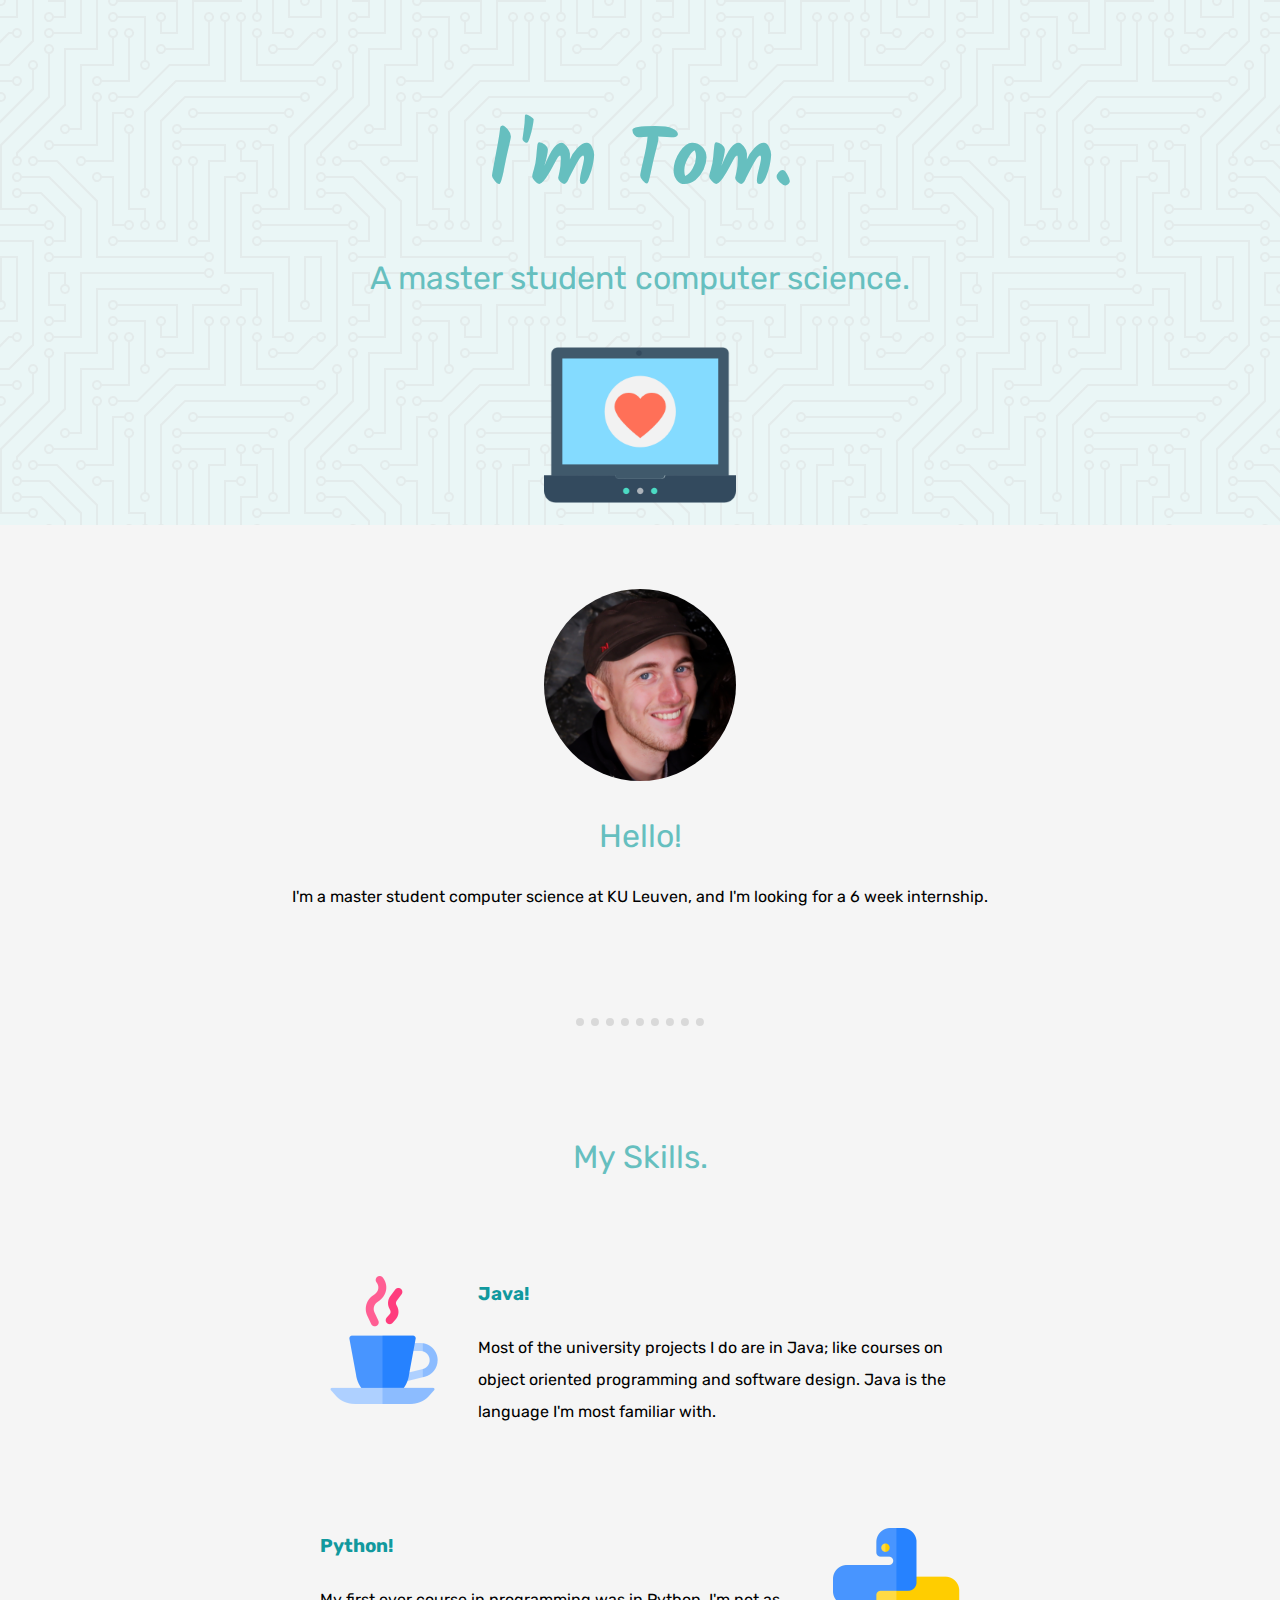
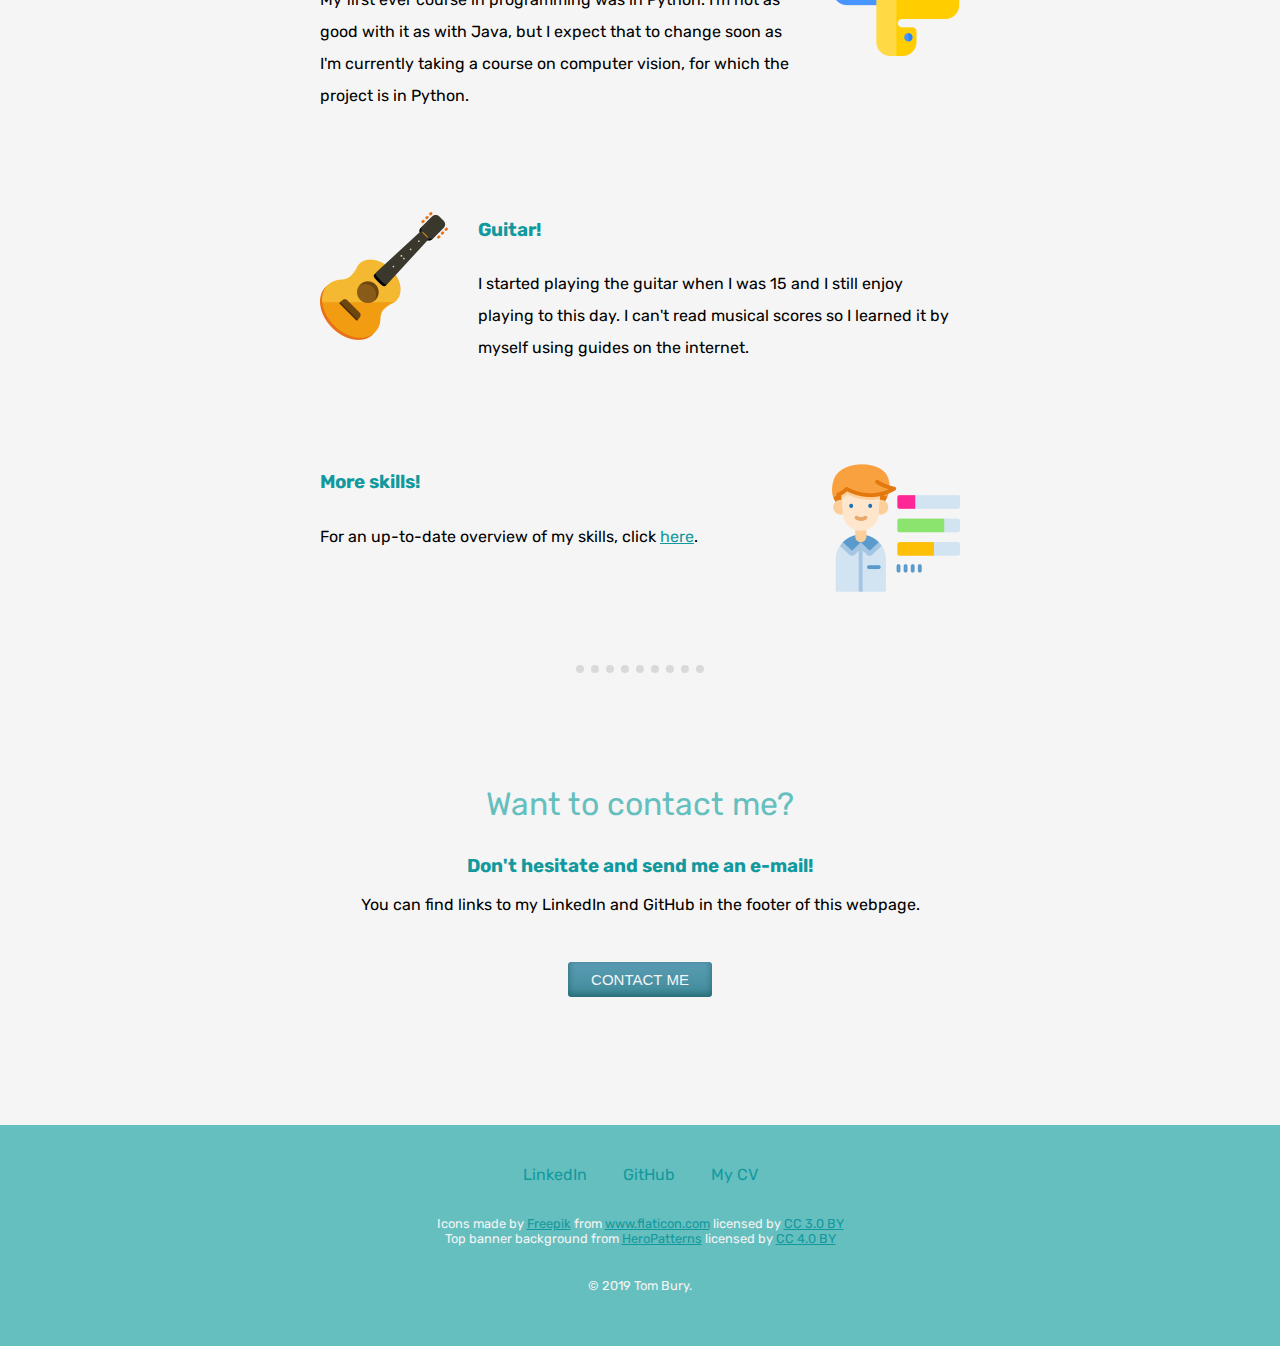
==== docs/index.html @ beca585b "file tree" ====
<!DOCTYPE html>
<html lang="en" dir="ltr">

<head>
    <meta charset="utf-8">
    <title>Tom Bury</title>
    <link rel="stylesheet" href="css/styles.css">
    <link rel="icon" href="rsc/favicon.ico">
    <link href="https://fonts.googleapis.com/css?family=Kalam|Nunito|Rubik" rel="stylesheet">
</head>

<body>

    <div class="intro">
        <h1 class="title">I'm Tom.</h1>
        <h2 class="title">A master student computer science.</h2>
        <img class="banner-img" src="rsc/laptop.png" alt="">
    </div>

    <div class="profile">
        <img class="profile_pic" src="rsc/profile_pic.png" alt="Profile Picture">
        <h2>Hello!</h2>
        <p>I'm a master student computer science at KU Leuven, and I'm looking for a 6 week internship.
         </p>
    </div>

    <hr>

    <div class="skills">
        <h2>My Skills.</h2>

        <div class="skill_row">
            <img class="skills_pic_left" src="rsc/java.png" alt="">
            <h3>Java!</h3>
            <p>Most of the university projects I do are in Java; like courses on object oriented programming and software design.
                Java is the language I'm most familiar with.</p>
        </div>

        <div class="skill_row">
            <img class="skills_pic_right" src="rsc/python.png" alt="">
            <h3>Python!</h3>
            <p>My first ever course in programming was in Python. I'm not as good with it as with Java, but
                I expect that to change soon as I'm currently taking a course on computer vision, for which
                the project is in Python.</p>
        </div>

        <div class="skill_row">
            <img class="skills_pic_left" src="rsc/acoustic-guitar.png" alt="">
            <h3>Guitar!</h3>
            <p>I started playing the guitar when I was 15 and I still enjoy playing to this day. I can't read
                musical scores so I learned it by myself using guides on the internet.<p>
        </div>

        <div class="skill_row">
            <img class="skills_pic_right" src="rsc/skills.png" alt="">
            <h3>More skills!</h3>
            <p>For an up-to-date overview of my skills, click <a href="skills.html">here</a>.</p>
        </div>

    </div>

    <hr>

    <div class="contacts">
        <h2>Want to contact me?</h2>
        <h3>Don't hesitate and send me an e-mail!</h3>
        <p>You can find links to my LinkedIn and GitHub in the footer of this webpage.</p>
        <a class="button" href="mailto:tom.bury@hotmail.com">CONTACT ME</a>
    </div>


    <div class="footer">
        <a class="footer-link" href="https://www.linkedin.com/in/burytom/">LinkedIn</a>
        <a class="footer-link" href="https://github.com/Tom-Bury">GitHub</a>
        <a class="footer-link" href="rsc/CV_Tom_Bury.pdf">My CV</a>

        <div class="copyright">
            Icons made by <a href="https://www.freepik.com/" title="Freepik">Freepik</a> from
            <a href="https://www.flaticon.com/" title="Flaticon">www.flaticon.com</a> licensed by
            <a href="http://creativecommons.org/licenses/by/3.0/" title="Creative Commons BY 3.0" target="_blank">CC 3.0 BY</a>
            <br>
            Top banner background from <a href="https://www.heropatterns.com/">HeroPatterns</a> licensed by
            <a href="https://creativecommons.org/licenses/by/4.0/" title="Creative Commons BY 4.0" target="_blank">CC 4.0 BY</a>
        </div>

        <p class="copyright">© 2019 Tom Bury.</p>
    </div>



</body>

</html>
---- docs/css/styles.css ----
/*
    CSS STYLES

    Used Google Fonts:
    <link href="https://fonts.googleapis.com/css?family=Kalam|Rubik" rel="stylesheet">
    font-family: 'Kalam', cursive;
    font-family: 'Rubik', sans-serif;
    font-family: 'Rubik', sans-serif;


*/
body {
    margin: 0;
    background-color: #f5f5f5;
    text-align: center;
    font-family: 'Rubik', sans-serif;
}

h1 {
    font-size: 5rem;
    margin: 0 auto 0 auto;
    font-family: 'Kalam', cursive;
    color: #66BFBF;
}

h2 {
    font-size: 2rem;
    margin: 2rem auto;
    color: #66BFBF;
    font-weight: normal;
}

h3 {
    color: #11999E;
}

a {
    color: #11999E;
}

hr {
    width: 10%;
    border-style: dotted none none none;
    border-width: 0.5rem;
    border-color: #d9d9d9;
    margin: 7rem auto;
}

.intro {
    margin: 0;
    padding-top: 100px;
    position: relative;
    /*background-color: #EAF6F6;*/
    background-color: #eaf6f6;
    background-image: url("data:image/svg+xml,%3Csvg xmlns='http://www.w3.org/2000/svg' viewBox='0 0 304 304' width='304' height='304'%3E%3Cpath fill='%23d9d9d9' fill-opacity='0.4' d='M44.1 224a5 5 0 1 1 0 2H0v-2h44.1zm160 48a5 5 0 1 1 0 2H82v-2h122.1zm57.8-46a5 5 0 1 1 0-2H304v2h-42.1zm0 16a5 5 0 1 1 0-2H304v2h-42.1zm6.2-114a5 5 0 1 1 0 2h-86.2a5 5 0 1 1 0-2h86.2zm-256-48a5 5 0 1 1 0 2H0v-2h12.1zm185.8 34a5 5 0 1 1 0-2h86.2a5 5 0 1 1 0 2h-86.2zM258 12.1a5 5 0 1 1-2 0V0h2v12.1zm-64 208a5 5 0 1 1-2 0v-54.2a5 5 0 1 1 2 0v54.2zm48-198.2V80h62v2h-64V21.9a5 5 0 1 1 2 0zm16 16V64h46v2h-48V37.9a5 5 0 1 1 2 0zm-128 96V208h16v12.1a5 5 0 1 1-2 0V210h-16v-76.1a5 5 0 1 1 2 0zm-5.9-21.9a5 5 0 1 1 0 2H114v48H85.9a5 5 0 1 1 0-2H112v-48h12.1zm-6.2 130a5 5 0 1 1 0-2H176v-74.1a5 5 0 1 1 2 0V242h-60.1zm-16-64a5 5 0 1 1 0-2H114v48h10.1a5 5 0 1 1 0 2H112v-48h-10.1zM66 284.1a5 5 0 1 1-2 0V274H50v30h-2v-32h18v12.1zM236.1 176a5 5 0 1 1 0 2H226v94h48v32h-2v-30h-48v-98h12.1zm25.8-30a5 5 0 1 1 0-2H274v44.1a5 5 0 1 1-2 0V146h-10.1zm-64 96a5 5 0 1 1 0-2H208v-80h16v-14h-42.1a5 5 0 1 1 0-2H226v18h-16v80h-12.1zm86.2-210a5 5 0 1 1 0 2H272V0h2v32h10.1zM98 101.9V146H53.9a5 5 0 1 1 0-2H96v-42.1a5 5 0 1 1 2 0zM53.9 34a5 5 0 1 1 0-2H80V0h2v34H53.9zm60.1 3.9V66H82v64H69.9a5 5 0 1 1 0-2H80V64h32V37.9a5 5 0 1 1 2 0zM101.9 82a5 5 0 1 1 0-2H128V37.9a5 5 0 1 1 2 0V82h-28.1zm16-64a5 5 0 1 1 0-2H146v44.1a5 5 0 1 1-2 0V18h-26.1zm102.2 270a5 5 0 1 1 0 2H98v14h-2v-16h124.1zM242 149.9V160h16v34h-16v62h48v48h-2v-46h-48v-66h16v-30h-16v-12.1a5 5 0 1 1 2 0zM53.9 18a5 5 0 1 1 0-2H64V2H48V0h18v18H53.9zm112 32a5 5 0 1 1 0-2H192V0h50v2h-48v48h-28.1zm-48-48a5 5 0 0 1-9.8-2h2.07a3 3 0 1 0 5.66 0H178v34h-18V21.9a5 5 0 1 1 2 0V32h14V2h-58.1zm0 96a5 5 0 1 1 0-2H137l32-32h39V21.9a5 5 0 1 1 2 0V66h-40.17l-32 32H117.9zm28.1 90.1a5 5 0 1 1-2 0v-76.51L175.59 80H224V21.9a5 5 0 1 1 2 0V82h-49.59L146 112.41v75.69zm16 32a5 5 0 1 1-2 0v-99.51L184.59 96H300.1a5 5 0 0 1 3.9-3.9v2.07a3 3 0 0 0 0 5.66v2.07a5 5 0 0 1-3.9-3.9H185.41L162 121.41v98.69zm-144-64a5 5 0 1 1-2 0v-3.51l48-48V48h32V0h2v50H66v55.41l-48 48v2.69zM50 53.9v43.51l-48 48V208h26.1a5 5 0 1 1 0 2H0v-65.41l48-48V53.9a5 5 0 1 1 2 0zm-16 16V89.41l-34 34v-2.82l32-32V69.9a5 5 0 1 1 2 0zM12.1 32a5 5 0 1 1 0 2H9.41L0 43.41V40.6L8.59 32h3.51zm265.8 18a5 5 0 1 1 0-2h18.69l7.41-7.41v2.82L297.41 50H277.9zm-16 160a5 5 0 1 1 0-2H288v-71.41l16-16v2.82l-14 14V210h-28.1zm-208 32a5 5 0 1 1 0-2H64v-22.59L40.59 194H21.9a5 5 0 1 1 0-2H41.41L66 216.59V242H53.9zm150.2 14a5 5 0 1 1 0 2H96v-56.6L56.6 162H37.9a5 5 0 1 1 0-2h19.5L98 200.6V256h106.1zm-150.2 2a5 5 0 1 1 0-2H80v-46.59L48.59 178H21.9a5 5 0 1 1 0-2H49.41L82 208.59V258H53.9zM34 39.8v1.61L9.41 66H0v-2h8.59L32 40.59V0h2v39.8zM2 300.1a5 5 0 0 1 3.9 3.9H3.83A3 3 0 0 0 0 302.17V256h18v48h-2v-46H2v42.1zM34 241v63h-2v-62H0v-2h34v1zM17 18H0v-2h16V0h2v18h-1zm273-2h14v2h-16V0h2v16zm-32 273v15h-2v-14h-14v14h-2v-16h18v1zM0 92.1A5.02 5.02 0 0 1 6 97a5 5 0 0 1-6 4.9v-2.07a3 3 0 1 0 0-5.66V92.1zM80 272h2v32h-2v-32zm37.9 32h-2.07a3 3 0 0 0-5.66 0h-2.07a5 5 0 0 1 9.8 0zM5.9 0A5.02 5.02 0 0 1 0 5.9V3.83A3 3 0 0 0 3.83 0H5.9zm294.2 0h2.07A3 3 0 0 0 304 3.83V5.9a5 5 0 0 1-3.9-5.9zm3.9 300.1v2.07a3 3 0 0 0-1.83 1.83h-2.07a5 5 0 0 1 3.9-3.9zM97 100a3 3 0 1 0 0-6 3 3 0 0 0 0 6zm0-16a3 3 0 1 0 0-6 3 3 0 0 0 0 6zm16 16a3 3 0 1 0 0-6 3 3 0 0 0 0 6zm16 16a3 3 0 1 0 0-6 3 3 0 0 0 0 6zm0 16a3 3 0 1 0 0-6 3 3 0 0 0 0 6zm-48 32a3 3 0 1 0 0-6 3 3 0 0 0 0 6zm16 16a3 3 0 1 0 0-6 3 3 0 0 0 0 6zm32 48a3 3 0 1 0 0-6 3 3 0 0 0 0 6zm-16 16a3 3 0 1 0 0-6 3 3 0 0 0 0 6zm32-16a3 3 0 1 0 0-6 3 3 0 0 0 0 6zm0-32a3 3 0 1 0 0-6 3 3 0 0 0 0 6zm16 32a3 3 0 1 0 0-6 3 3 0 0 0 0 6zm32 16a3 3 0 1 0 0-6 3 3 0 0 0 0 6zm0-16a3 3 0 1 0 0-6 3 3 0 0 0 0 6zm-16-64a3 3 0 1 0 0-6 3 3 0 0 0 0 6zm16 0a3 3 0 1 0 0-6 3 3 0 0 0 0 6zm16 96a3 3 0 1 0 0-6 3 3 0 0 0 0 6zm0 16a3 3 0 1 0 0-6 3 3 0 0 0 0 6zm16 16a3 3 0 1 0 0-6 3 3 0 0 0 0 6zm16-144a3 3 0 1 0 0-6 3 3 0 0 0 0 6zm0 32a3 3 0 1 0 0-6 3 3 0 0 0 0 6zm16-32a3 3 0 1 0 0-6 3 3 0 0 0 0 6zm16-16a3 3 0 1 0 0-6 3 3 0 0 0 0 6zm-96 0a3 3 0 1 0 0-6 3 3 0 0 0 0 6zm0 16a3 3 0 1 0 0-6 3 3 0 0 0 0 6zm16-32a3 3 0 1 0 0-6 3 3 0 0 0 0 6zm96 0a3 3 0 1 0 0-6 3 3 0 0 0 0 6zm-16-64a3 3 0 1 0 0-6 3 3 0 0 0 0 6zm16-16a3 3 0 1 0 0-6 3 3 0 0 0 0 6zm-32 0a3 3 0 1 0 0-6 3 3 0 0 0 0 6zm0-16a3 3 0 1 0 0-6 3 3 0 0 0 0 6zm-16 0a3 3 0 1 0 0-6 3 3 0 0 0 0 6zm-16 0a3 3 0 1 0 0-6 3 3 0 0 0 0 6zm-16 0a3 3 0 1 0 0-6 3 3 0 0 0 0 6zM49 36a3 3 0 1 0 0-6 3 3 0 0 0 0 6zm-32 0a3 3 0 1 0 0-6 3 3 0 0 0 0 6zm32 16a3 3 0 1 0 0-6 3 3 0 0 0 0 6zM33 68a3 3 0 1 0 0-6 3 3 0 0 0 0 6zm16-48a3 3 0 1 0 0-6 3 3 0 0 0 0 6zm0 240a3 3 0 1 0 0-6 3 3 0 0 0 0 6zm16 32a3 3 0 1 0 0-6 3 3 0 0 0 0 6zm-16-64a3 3 0 1 0 0-6 3 3 0 0 0 0 6zm0 16a3 3 0 1 0 0-6 3 3 0 0 0 0 6zm-16-32a3 3 0 1 0 0-6 3 3 0 0 0 0 6zm80-176a3 3 0 1 0 0-6 3 3 0 0 0 0 6zm16 0a3 3 0 1 0 0-6 3 3 0 0 0 0 6zm-16-16a3 3 0 1 0 0-6 3 3 0 0 0 0 6zm32 48a3 3 0 1 0 0-6 3 3 0 0 0 0 6zm16-16a3 3 0 1 0 0-6 3 3 0 0 0 0 6zm0-32a3 3 0 1 0 0-6 3 3 0 0 0 0 6zm112 176a3 3 0 1 0 0-6 3 3 0 0 0 0 6zm-16 16a3 3 0 1 0 0-6 3 3 0 0 0 0 6zm0 16a3 3 0 1 0 0-6 3 3 0 0 0 0 6zm0 16a3 3 0 1 0 0-6 3 3 0 0 0 0 6zM17 180a3 3 0 1 0 0-6 3 3 0 0 0 0 6zm0 16a3 3 0 1 0 0-6 3 3 0 0 0 0 6zm0-32a3 3 0 1 0 0-6 3 3 0 0 0 0 6zm16 0a3 3 0 1 0 0-6 3 3 0 0 0 0 6zM17 84a3 3 0 1 0 0-6 3 3 0 0 0 0 6zm32 64a3 3 0 1 0 0-6 3 3 0 0 0 0 6zm16-16a3 3 0 1 0 0-6 3 3 0 0 0 0 6z'%3E%3C/path%3E%3C/svg%3E");
}

.banner-img {
    width: 15%;
    height: auto;
}

.profile_pic {
    border-radius: 50%;
    width: 15%;
    height: auto;
    margin: 4rem 0 0 0;
}

.skills_pic_left {
    width: 20%;
    height: auto;
    float: left;
    margin-right: 30px;
    margin-bottom: 10px;
}

.skills_pic_right {
    width: 20%;
    height: auto;
    float: right;
    margin-left: 30px;
    margin-bottom: 10px;
}

.skill_row {
    width: 50%;
    margin: 100px auto;
    text-align: left;
    line-height: 2;
}

.skill_pic_small {
    width: 10%;
    height: auto;
    float: left;
    margin-right: 30px;
    margin-bottom: 10px;
}

/*Used a css button generator site*/
.button {
    -moz-box-shadow: inset 0 -3px 7px 0 #276873;
    -webkit-box-shadow: inset 0 -3px 7px 0 #276873;
    box-shadow: inset 0 -3px 7px 0 #276873;
    background: -webkit-gradient(linear, left top, left bottom, color-stop(0.05, #599bb3), color-stop(1, #408c99));
    background: -moz-linear-gradient(top, #599bb3 5%, #408c99 100%);
    background: -webkit-linear-gradient(top, #599bb3 5%, #408c99 100%);
    background: -o-linear-gradient(top, #599bb3 5%, #408c99 100%);
    background: -ms-linear-gradient(top, #599bb3 5%, #408c99 100%);
    background: linear-gradient(to bottom, #599bb3 5%, #408c99 100%);
    filter: progid:DXImageTransform.Microsoft.gradient(startColorstr='#599bb3', endColorstr='#408c99', GradientType=0);
    background-color: #599bb3;
    -moz-border-radius: 3px;
    -webkit-border-radius: 3px;
    border-radius: 3px;
    border: 0;
    display: inline-block;
    cursor: pointer;
    color: #f5f5f5;
    font-family: Arial;
    font-size: 15px;
    padding: 9px 23px;
    text-decoration: none;
    margin: 2rem 0 0 0;
}

.button:hover {
    background: -webkit-gradient(linear, left top, left bottom, color-stop(0.05, #408c99), color-stop(1, #599bb3));
    background: -moz-linear-gradient(top, #408c99 5%, #599bb3 100%);
    background: -webkit-linear-gradient(top, #408c99 5%, #599bb3 100%);
    background: -o-linear-gradient(top, #408c99 5%, #599bb3 100%);
    background: -ms-linear-gradient(top, #408c99 5%, #599bb3 100%);
    background: linear-gradient(to bottom, #408c99 5%, #599bb3 100%);
    filter: progid:DXImageTransform.Microsoft.gradient(startColorstr='#408c99', endColorstr='#599bb3', GradientType=0);
    background-color: #408c99;
}

.button:active {
    position: relative;
    top: 1px;
}

.footer {
    padding: 2.5rem 0;
    margin-top: 8rem;
    background-color: #66BFBF;
}

.footer-link {
    color: #11999E;
    text-decoration: none;
    margin: auto 1rem;
}

.footer-link:hover {
    color: #f5f5f5;
    text-decoration: none;
}

.copyright {
    color: #f5f5f5;
    font-size: 0.8rem;
    margin-top: 2rem;
}
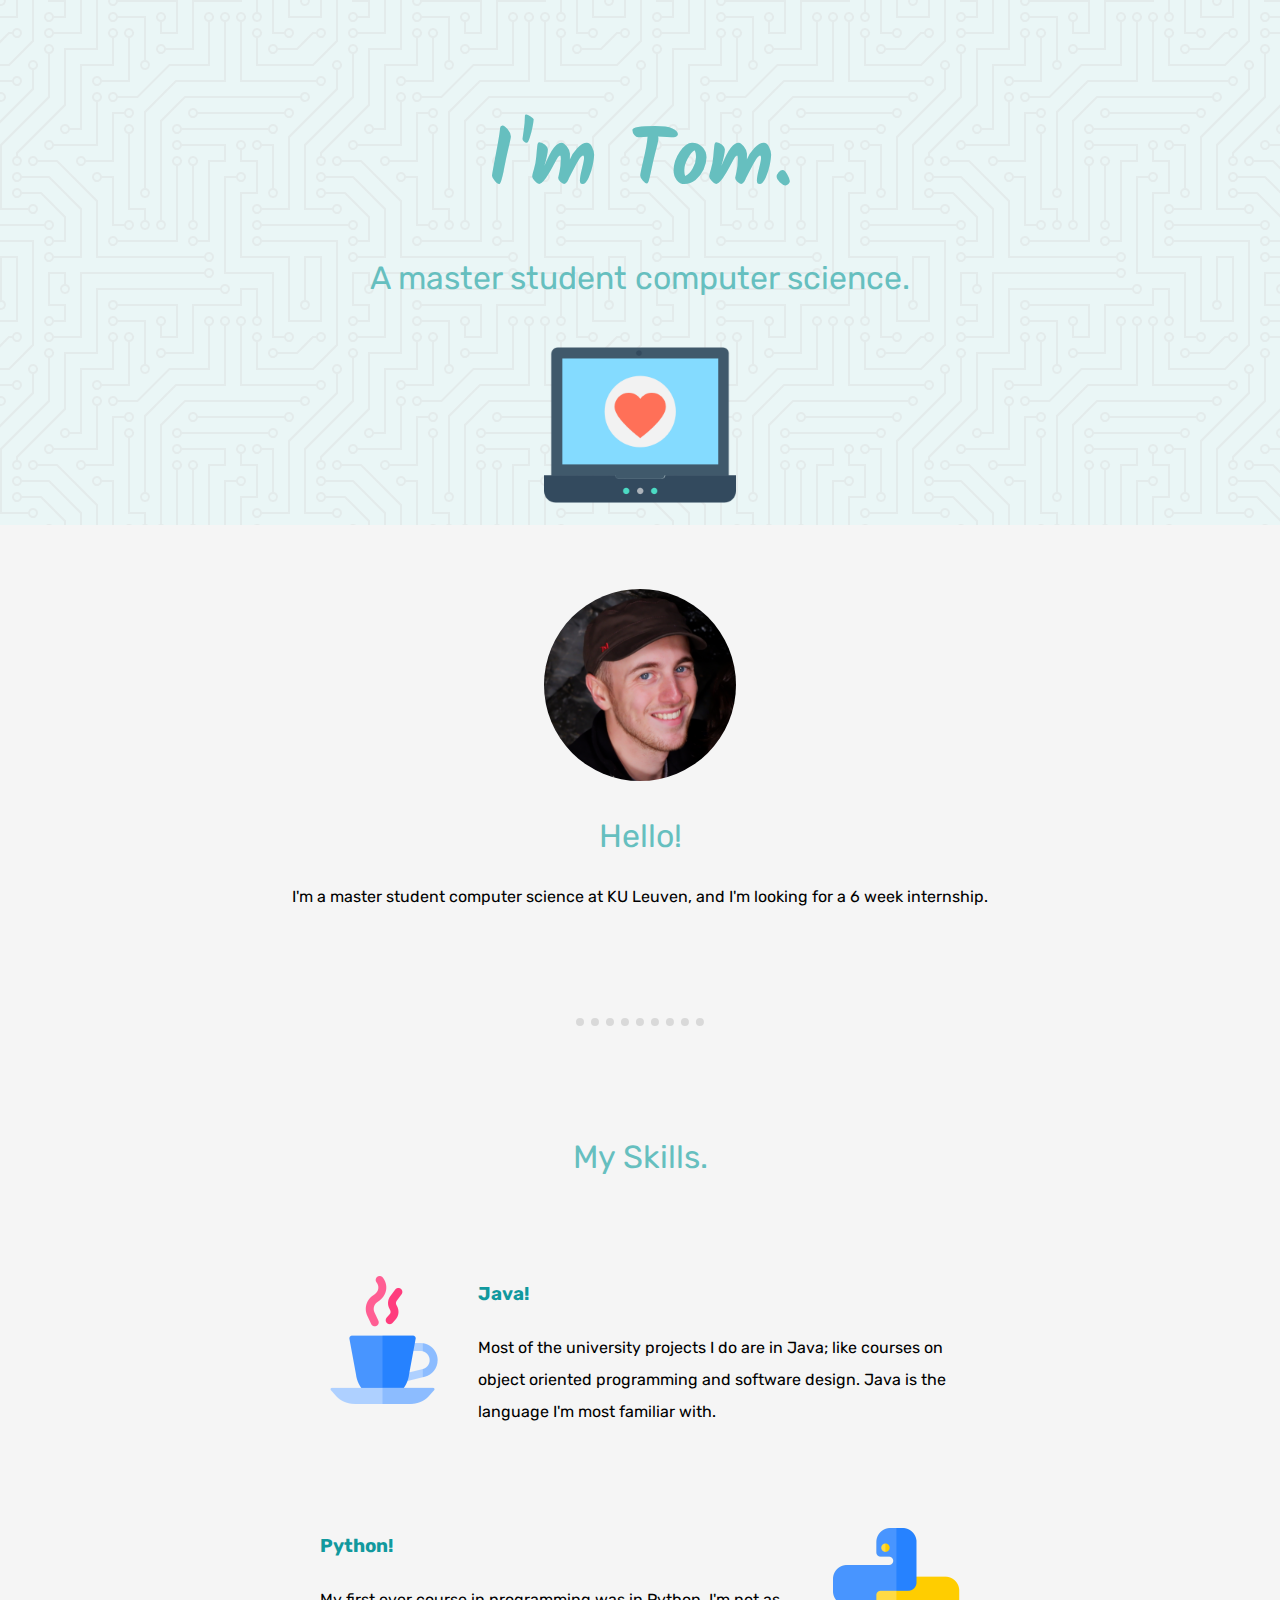
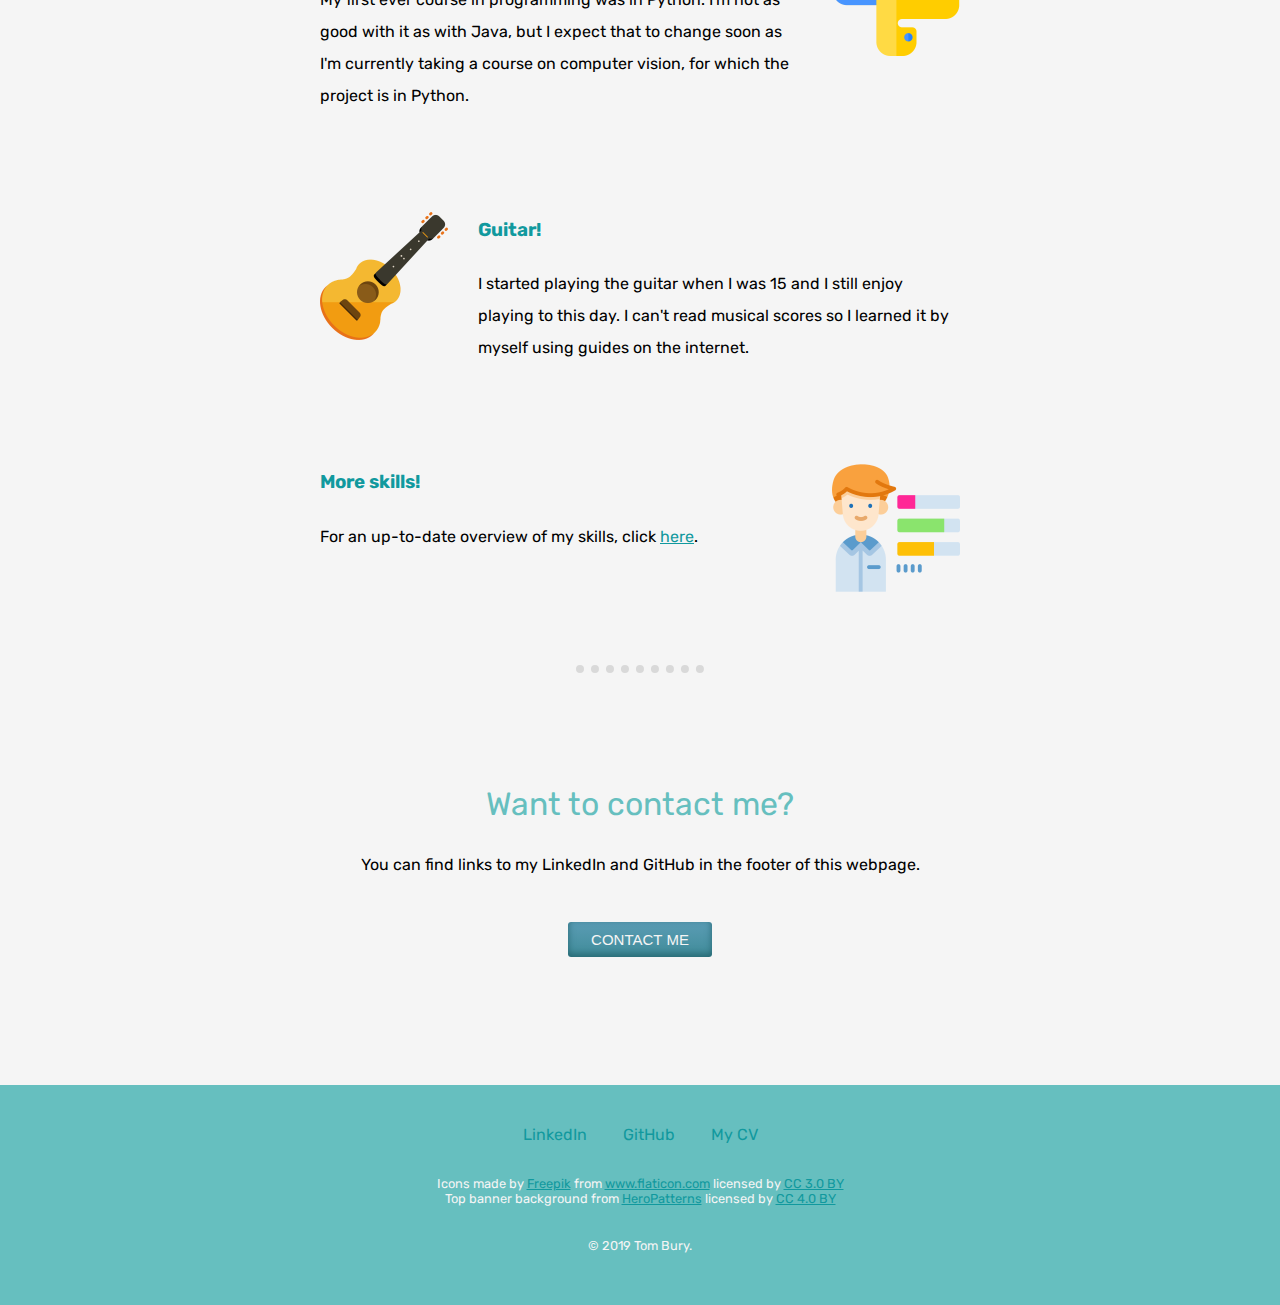
==== commit 22edc9bb: "updated skills" ====
--- a/docs/index.html
+++ b/docs/index.html
@@ -63,7 +63,6 @@
 
     <div class="contacts">
         <h2>Want to contact me?</h2>
-        <h3>Don't hesitate and send me an e-mail!</h3>
         <p>You can find links to my LinkedIn and GitHub in the footer of this webpage.</p>
         <a class="button" href="mailto:tom.bury@hotmail.com">CONTACT ME</a>
     </div>
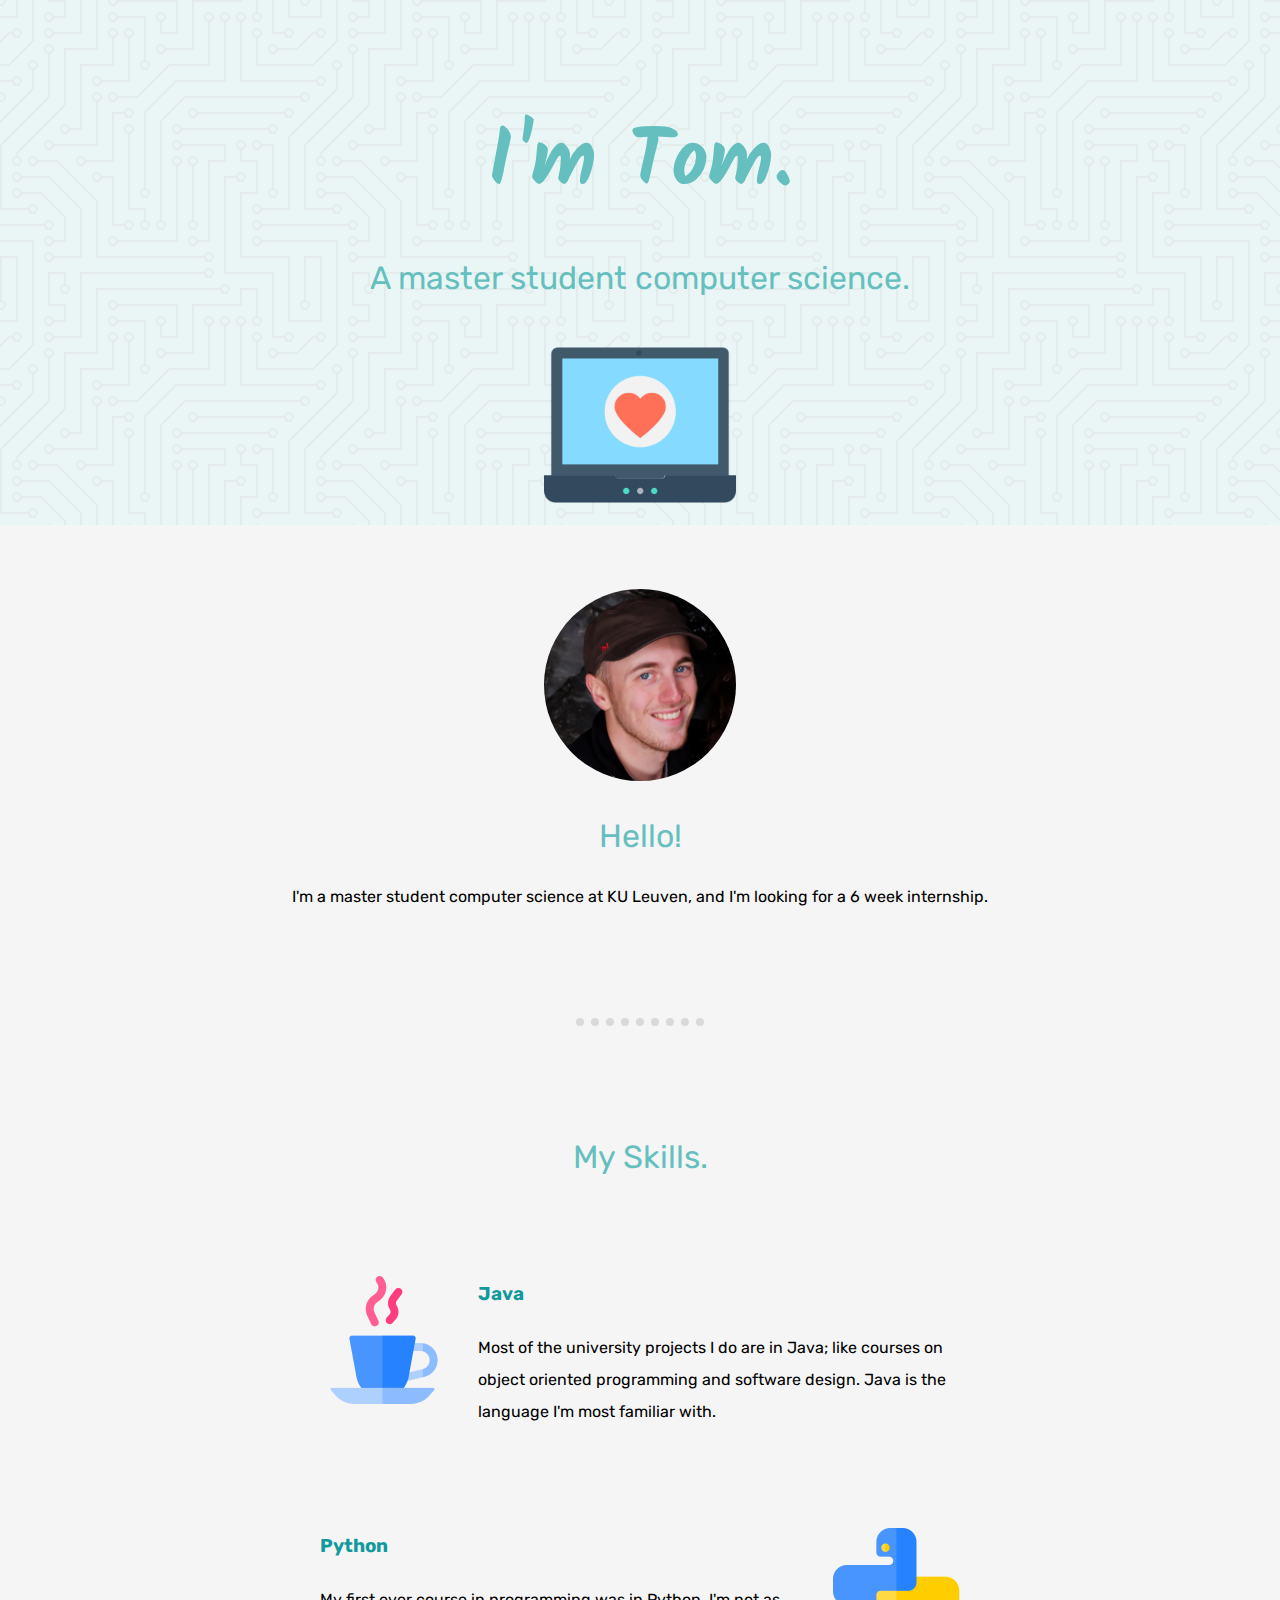
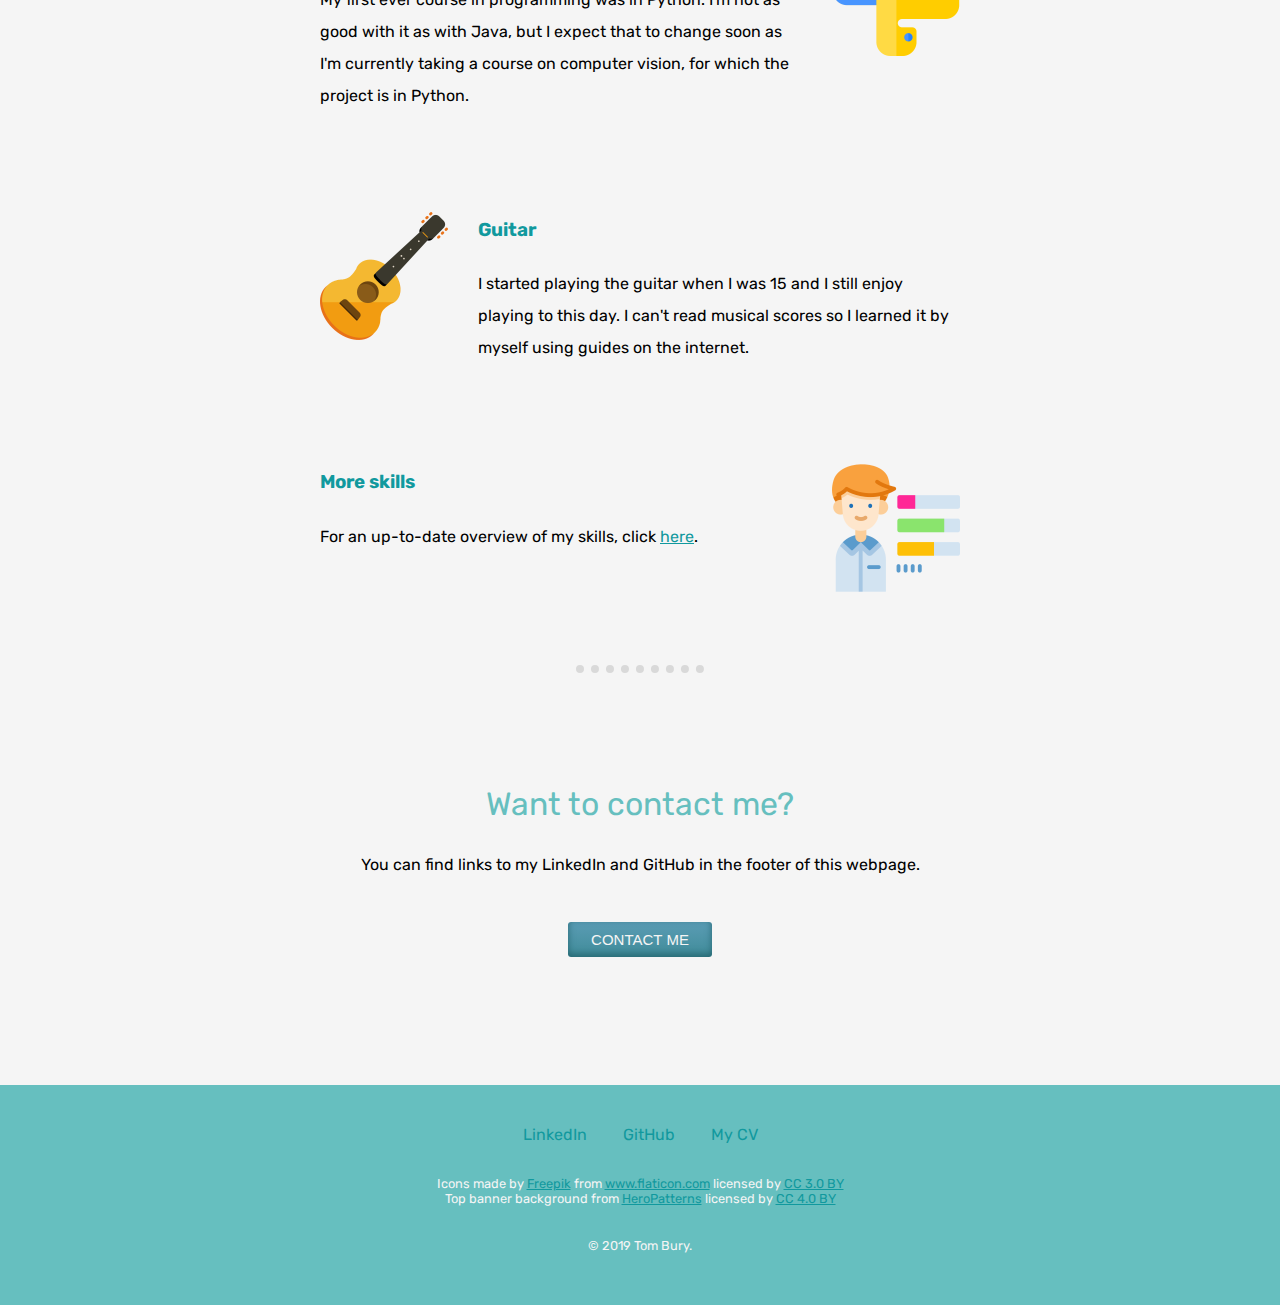
==== commit 62a3bfbd: "Spelling mistakes" ====
--- a/docs/index.html
+++ b/docs/index.html
@@ -31,14 +31,14 @@
 
         <div class="skill_row">
             <img class="skills_pic_left" src="rsc/java.png" alt="">
-            <h3>Java!</h3>
+            <h3>Java</h3>
             <p>Most of the university projects I do are in Java; like courses on object oriented programming and software design.
                 Java is the language I'm most familiar with.</p>
         </div>
 
         <div class="skill_row">
             <img class="skills_pic_right" src="rsc/python.png" alt="">
-            <h3>Python!</h3>
+            <h3>Python</h3>
             <p>My first ever course in programming was in Python. I'm not as good with it as with Java, but
                 I expect that to change soon as I'm currently taking a course on computer vision, for which
                 the project is in Python.</p>
@@ -46,14 +46,14 @@
 
         <div class="skill_row">
             <img class="skills_pic_left" src="rsc/acoustic-guitar.png" alt="">
-            <h3>Guitar!</h3>
+            <h3>Guitar</h3>
             <p>I started playing the guitar when I was 15 and I still enjoy playing to this day. I can't read
                 musical scores so I learned it by myself using guides on the internet.<p>
         </div>
 
         <div class="skill_row">
             <img class="skills_pic_right" src="rsc/skills.png" alt="">
-            <h3>More skills!</h3>
+            <h3>More skills</h3>
             <p>For an up-to-date overview of my skills, click <a href="skills.html">here</a>.</p>
         </div>
 
